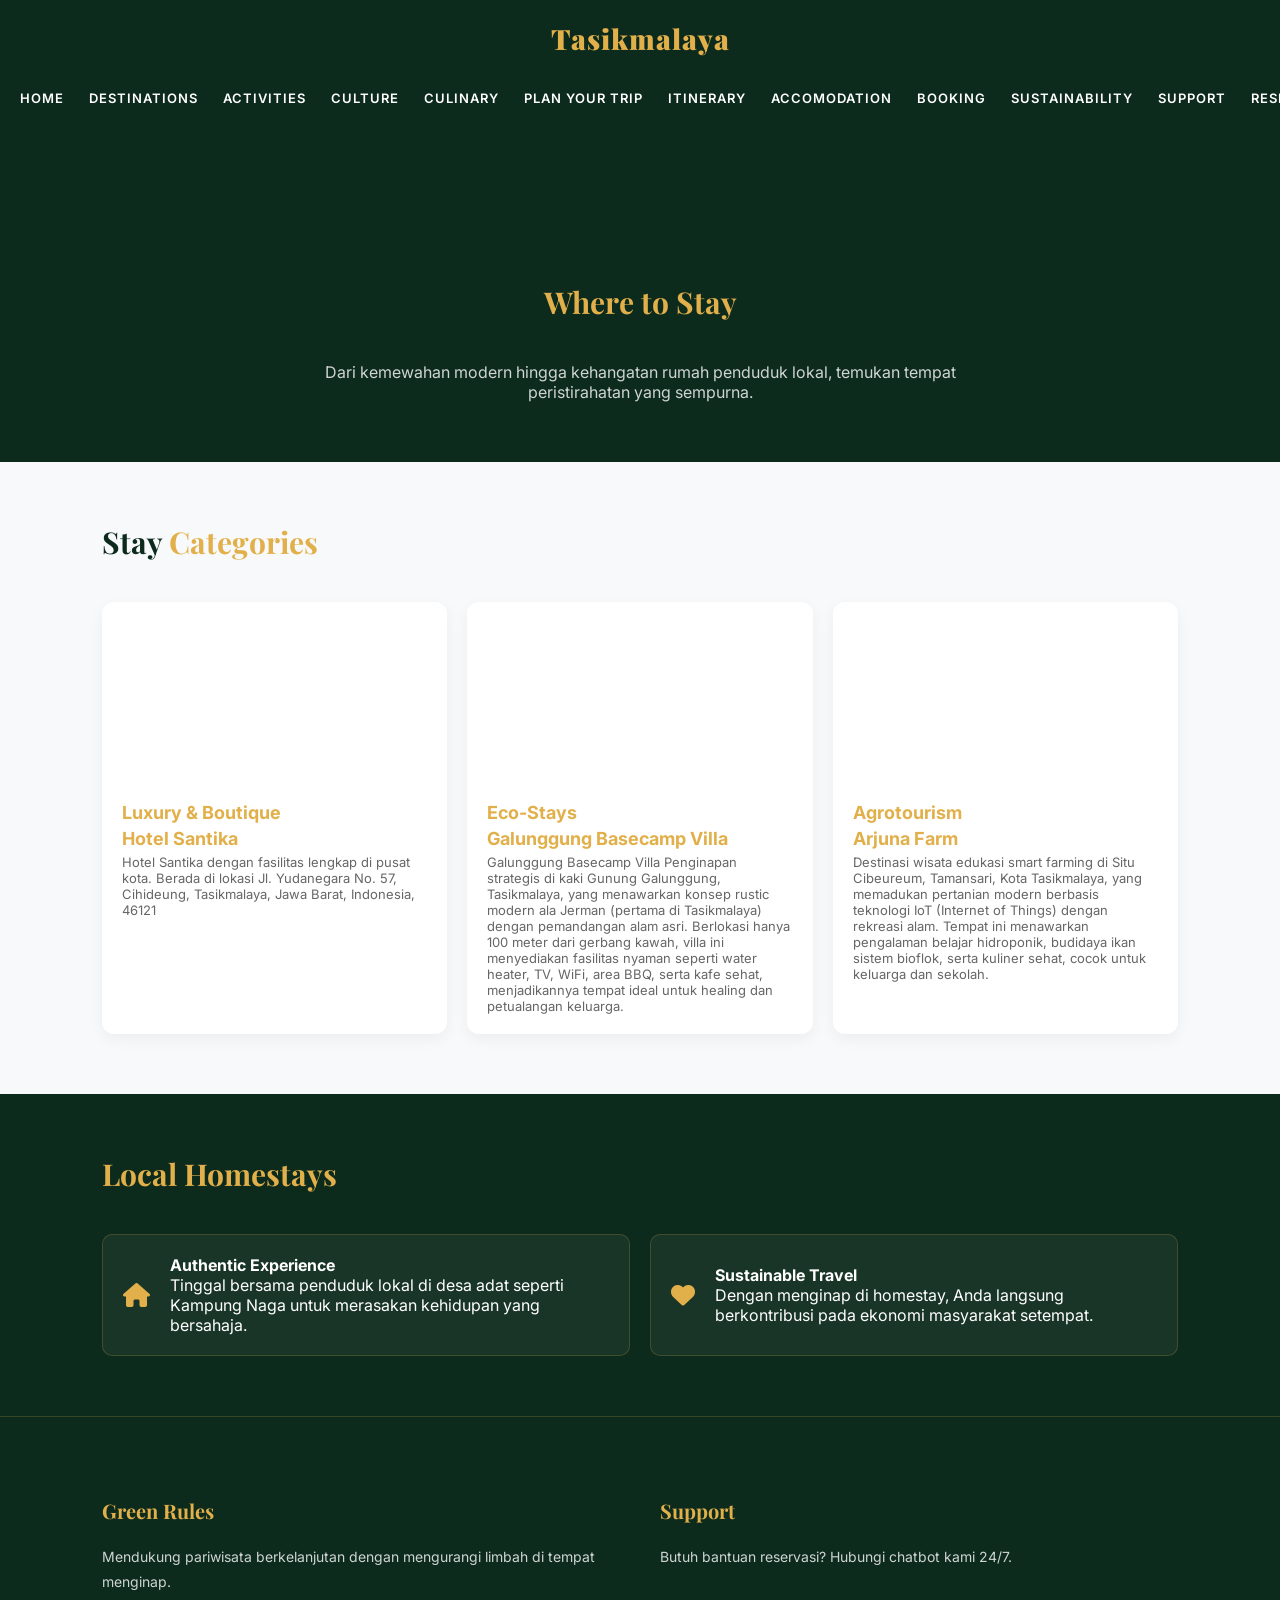
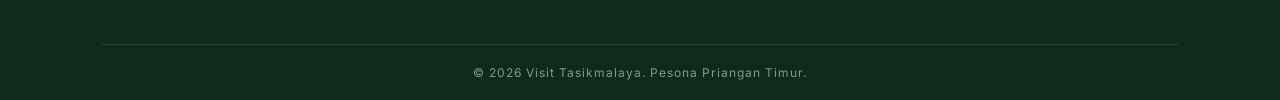
==== accomodation.html @ 54b6f497 "Add files via upload" ====
<!DOCTYPE html>
<html lang="id">
<head>
    <meta charset="UTF-8">
    <meta name="viewport" content="width=device-width, initial-scale=1.0">
    <title>Where to Stay | Explore Tasikmalaya</title>
    <link href="https://fonts.googleapis.com/css2?family=Playfair+Display:wght@700;900&family=Inter:wght@300;400;600&display=swap" rel="stylesheet">
    <link rel="stylesheet" href="https://cdnjs.cloudflare.com/ajax/libs/font-awesome/6.0.0/css/all.min.css">
    <link rel="stylesheet" href="style.css">
</head>
<body>

    <nav class="navbar">
        <div class="logo">Tasikmalaya</div>
        <ul class="nav-links">
            <li><a href="index.html">Home</a></li>
            <li><a href="destination.html">Destinations</a></li>
             <li><a href="activity.html">Activities</a></li>
            <li><a href="culture.html">Culture</a></li>
            <li><a href="culinary.html">Culinary</a></li>
            <li><a href="plan.html">Plan Your Trip</a></li>
            <li><a href="itinerary.html">Itinerary</a></li>
            <li><a href="accomodation.html">Accomodation</a></li>
            <li><a href="booking.html">Booking</a></li>
            <li><a href="sustainability.html">Sustainability</a></li>
            <li><a href="support.html">Support</a></li>
            <li><a href="responsible.html">Responsible</a></li>
            <li><a href="privacy.html">Privacy Policy</a></li>
        </ul>
    </nav>

    <header class="section bg-dark" style="padding-top: 150px; text-align: center;">
        <div class="container">
            <h1 class="section-title gold">Where <span>to Stay</span></h1>
            <p style="color: #fff; max-width: 700px; margin: 0 auto; opacity: 0.8;">
                Dari kemewahan modern hingga kehangatan rumah penduduk lokal, temukan tempat peristirahatan yang sempurna.
            </p>
        </div>
    </header>

    <section class="section">
        <div class="container">
            <h2 class="section-title">Stay <span>Categories</span></h2>
            <div class="grid-dest">
                <div class="card">
                    <div class="card-img" style="background-image: url('https://ik.imagekit.io/tvlk/apr-asset/dgXfoyh24ryQLRcGq00cIdKHRmotrWLNlvG-TxlcLxGkiDwaUSggleJNPRgIHCX6/hotel/asset/10001778-0f0759d8593e055a060a58c24d37f98a.jpeg');"></div>
                    <div class="card-body">
                        <h3 style="color: var(--gold);">Luxury & Boutique</h3>
                        <h3 style="color: var(--gold);">Hotel Santika</h3>
                        <p>Hotel Santika dengan fasilitas lengkap di pusat kota. Berada di lokasi Jl. Yudanegara No. 57, Cihideung, Tasikmalaya, Jawa Barat, Indonesia, 46121</p>
                    </div>
                </div>
                <div class="card">
                    <div class="card-img" style="background-image: url('https://s-light.tiket.photos/t/01E25EBZS3W0FY9GTG6C42E1SE/rsfit720360gsm/tix-hotel/images-web/2025/05/01/8f3967be-a3a8-4720-b848-248320cd2c1c-1746054903551-f486867c0bc6672a6917ab0bedeb085b.jpg');"></div>
                    <div class="card-body">
                        <h3 style="color: var(--gold);">Eco-Stays</h3>
                        <h3 style="color: var(--gold);">Galunggung Basecamp Villa</h3>
                        <p>Galunggung Basecamp Villa
                        Penginapan strategis di kaki Gunung Galunggung, Tasikmalaya, yang menawarkan konsep rustic modern ala Jerman (pertama di Tasikmalaya) dengan pemandangan alam asri. Berlokasi hanya 100 meter dari gerbang kawah, villa ini menyediakan fasilitas nyaman seperti water heater, TV, WiFi, area BBQ, serta kafe sehat, menjadikannya tempat ideal untuk healing dan petualangan keluarga.</p>
                    </div>
                </div>
                <div class="card">
                    <div class="card-img" style="background-image: url('https://www.harapanrakyat.com/wp-content/uploads/2024/12/Wisata-Edukasi-Arjuna-Farm-Tasikmalaya.jpeg');"></div>
                    <div class="card-body">
                        <h3 style="color: var(--gold);">Agrotourism</h3>
                        <h3 style="color: var(--gold);">Arjuna Farm</h3>
                        <p>Destinasi wisata edukasi smart farming di Situ Cibeureum, Tamansari, Kota Tasikmalaya, yang memadukan pertanian modern berbasis teknologi IoT (Internet of Things) dengan rekreasi alam. Tempat ini menawarkan pengalaman belajar hidroponik, budidaya ikan sistem bioflok, serta kuliner sehat, cocok untuk keluarga dan sekolah.</p>
                    </div>
                </div>
            </div>
        </div>
    </section>

    <section class="section bg-dark">
        <div class="container">
            <h2 class="section-title gold">Local <span>Homestays</span></h2>
            <div class="event-row">
                <div class="event-box" style="border: 1px solid rgba(226, 176, 74, 0.2);">
                    <div class="date"><i class="fas fa-home"></i></div>
                    <div class="txt">
                        <h4>Authentic Experience</h4>
                        <p>Tinggal bersama penduduk lokal di desa adat seperti Kampung Naga untuk merasakan kehidupan yang bersahaja.</p>
                    </div>
                </div>
                <div class="event-box" style="border: 1px solid rgba(226, 176, 74, 0.2);">
                    <div class="date"><i class="fas fa-heart"></i></div>
                    <div class="txt">
                        <h4>Sustainable Travel</h4>
                        <p>Dengan menginap di homestay, Anda langsung berkontribusi pada ekonomi masyarakat setempat.</p>
                    </div>
                </div>
            </div>
        </div>
    </section>

    <footer class="footer" id="footer">
        <div class="container footer-grid">
            <div class="footer-section">
                <h3>Green Rules</h3>
                <p>Mendukung pariwisata berkelanjutan dengan mengurangi limbah di tempat menginap.</p>
            </div>
            <div class="footer-section">
                <h3>Support</h3>
                <p>Butuh bantuan reservasi? Hubungi chatbot kami 24/7.</p>
            </div>
        </div>
        <div class="footer-bottom">
            <p>&copy; 2026 Visit Tasikmalaya. Pesona Priangan Timur.</p>
        </div>
    </footer>

</body>
</html>
---- style.css ----
:root {
    --deep-green: #0d2b1d;
    --gold: #e2b04a;
    --glass: rgba(255, 255, 255, 0.1);
}

* { margin: 0; padding: 0; box-sizing: border-box; }
body { font-family: 'Inter', sans-serif; background-color: #f8f9fa; }

/* 1. Container Utama Navbar */
.navbar {
    background-color: #0d2b1d !important; /* Hijau gelap khas Tasikmalaya */
    width: 100%;
    padding: 20px 0 10px 0;
    text-align: center; /* Memastikan logo tetap di tengah atas */
    position: relative;
    z-index: 1000;
}

/* 2. Memperbaiki Logo (Warna Gold & Font Bagus) */
.logo {
    font-family: 'Playfair Display', serif; /* Font elegan yang kamu pakai sebelumnya */
    color: #e2b04a !important; /* Warna Gold */
    font-size: 28px;
    font-weight: 900;
    margin-bottom: 15px;
    display: block; /* Supaya dia berada di baris terpisah di atas menu */
    letter-spacing: 1px;
}

/* 3. Nav Links (Tetap bisa digeser kanan-kiri) */
.nav-links {
    display: flex !important;
    overflow-x: scroll !important; /* Paksa munculkan fungsi scroll */
    overflow-y: hidden;
    -webkit-overflow-scrolling: touch; /* Biar licin gesernya */
    
    /* KUNCI: Kasih padding kanan yang besar agar menu terakhir nggak nempel pinggir */
    padding: 15px 40px 15px 20px; 
    
    margin: 0;
    list-style: none;
    white-space: nowrap !important;
    
    /* Biar mulai dari kiri banget */
    justify-content: flex-start !important; 
    
    /* Tambahkan ini supaya lebarnya gak dibatasi */
    width: 100vw; 
}

/* KUNCI KEDUA: Pastikan list item punya ukuran asli */
.nav-links li {
    display: inline-block !important;
    flex-shrink: 0 !important; /* HARUS ADA: Biar gak dipaksa menciut */
    margin-right: 30px; /* Kasih jarak yang lega antar menu */
}

/* Sembunyikan scrollbar agar tetap cantik */
.nav-links::-webkit-scrollbar {
    display: none;
}
}

/* Sembunyikan garis scroll di Chrome/UC Mini */
.nav-links::-webkit-scrollbar {
    display: none;
}

.nav-links li {
    flex: 0 0 auto;
    margin-right: 25px;
}

/* 4. Teks Menu (Putih Bersih) */
.nav-links a {
    text-decoration: none;
    color: #ffffff !important; 
    font-size: 13px;
    font-weight: 600;
    text-transform: uppercase;
    letter-spacing: 1px;
}

/* HERO & LINEAR SEARCH */
.hero { height: 100vh; display: flex; align-items: center; justify-content: center; position: relative; color: #fff; text-align: center; }
#hero-video { position: absolute; top: 0; left: 0; width: 100%; height: 100%; object-fit: cover; z-index: -1; }
.hero-overlay { position: absolute; top: 0; left: 0; width: 100%; height: 100%; background: rgba(0,0,0,0.4); }
.hero-content { z-index: 10; width: 100%; max-width: 800px; padding: 0 20px; }
.hero-content h1 { font-family: 'Playfair Display', serif; font-size: clamp(40px, 8vw, 70px); color: var(--gold); }
.tagline { font-size: 16px; margin-bottom: 30px; letter-spacing: 2px; }

.linear-search {
    background: var(--glass); backdrop-filter: blur(10px);
    display: flex; align-items: center; padding: 10px 20px;
    border-radius: 50px; border: 1px solid rgba(255,255,255,0.2);
}
.search-item { flex: 1; text-align: left; padding: 0 15px; }
.search-item label { display: block; font-size: 9px; font-weight: 700; color: var(--gold); text-transform: uppercase; }
.search-item select, .search-item input { background: transparent; border: none; color: #fff; outline: none; width: 100%; font-size: 13px; }
.divider { width: 1px; height: 30px; background: rgba(255,255,255,0.2); }
.btn-search { background: var(--gold); color: var(--deep-green); border: none; padding: 12px 30px; border-radius: 30px; font-weight: 700; cursor: pointer; }

/* KARTU DESTINASI: Ukuran Kecil & Proporsional */
.section { padding: 60px 8%; }
.section-title { font-family: 'Playfair Display', serif; font-size: 30px; margin-bottom: 40px; color: var(--deep-green); }
.section-title span { color: var(--gold); }

.grid-dest { display: grid; grid-template-columns: repeat(auto-fit, minmax(260px, 1fr)); gap: 20px; }
.card { background: #fff; border-radius: 12px; overflow: hidden; box-shadow: 0 5px 15px rgba(0,0,0,0.05); }
.card-img { height: 180px; background-size: cover; background-position: center; } /* Ukuran dikecilkan agar pas */
.card-body { padding: 20px; }
.card-body h3 { font-size: 18px; margin-bottom: 5px; color: var(--deep-green); }
.card-body p { font-size: 13px; color: #666; }

/* EVENTS */
.bg-dark { background-color: var(--deep-green); color: #fff; }
.gold { color: var(--gold) !important; }
.event-row { display: grid; grid-template-columns: 1fr 1fr; gap: 20px; }
.event-box { display: flex; align-items: center; background: rgba(255,255,255,0.05); padding: 20px; border-radius: 10px; }
.date { font-size: 24px; font-weight: 900; color: var(--gold); margin-right: 20px; text-align: center; }
.date span { display: block; font-size: 11px; color: #fff; }

@media (max-width: 768px) {
    .nav-links { display: none; }
    .linear-search { flex-direction: column; border-radius: 15px; }
    .divider { display: none; }
}
/* FOOTER STYLE */
.footer {
    background-color: var(--deep-green); /* Hijau gelap sesuai foto */
    color: #fff;
    padding: 80px 8% 20px;
    border-top: 1px solid rgba(226, 176, 74, 0.2); /* Garis emas tipis */
}

.footer-grid {
    display: grid;
    grid-template-columns: repeat(auto-fit, minmax(200px, 1fr));
    gap: 40px;
    margin-bottom: 50px;
}

.footer-section h3 {
    font-family: 'Playfair Display', serif;
    color: var(--gold); /* Emas sesuai instruksi */
    margin-bottom: 20px;
    font-size: 20px;
}

.footer-section p {
    font-size: 14px;
    line-height: 1.8;
    color: rgba(255, 255, 255, 0.8);
}

.support-icons {
    margin-top: 15px;
    font-size: 20px;
    color: var(--gold);
}

.support-icons i { margin-right: 15px; }

.footer-links {
    list-style: none;
}

.footer-links li {
    margin-bottom: 12px;
}

.footer-links a {
    color: rgba(255, 255, 255, 0.8);
    text-decoration: none;
    font-size: 14px;
    transition: 0.3s;
}

.footer-links a:hover {
    color: var(--gold);
    padding-left: 5px;
}

.footer-bottom {
    text-align: center;
    border-top: 1px solid rgba(255, 255, 255, 0.1);
    padding-top: 20px;
    font-size: 12px;
    color: rgba(255, 255, 255, 0.5);
    letter-spacing: 1px;
}

/* --- KODE RESPONSIF (Letakkan di Paling Bawah) --- */

@media (max-width: 992px) {
    .navbar {
        padding: 15px 5%;
    }
    .section {
        padding: 60px 5%;
    }
}

@media (max-width: 768px) {
    /* Navbar berubah jadi vertikal atau disederhanakan */
    .nav-links {
        display: none; /* Kamu bisa ganti dengan menu burger nanti */
    }
    
    .hero-content h1 {
        font-size: 42px; /* Ukuran teks judul mengecil di HP */
    }

    /* Search bar yang tadi lurus, jadi tumpuk di HP agar muat */
    .linear-search {
        flex-direction: column;
        border-radius: 20px;
        padding: 20px;
    }

    .divider {
        display: none; /* Garis pemisah hilang di mode tumpuk */
    }

    .search-item {
        width: 100%;
        border-bottom: 1px solid rgba(255,255,255,0.1);
        padding: 10px 0;
    }

    .btn-search {
        width: 100%;
        margin-top: 15px;
    }

    /* Grid foto jadi 1 kolom saja di HP */
    .grid-dest, .event-row, .footer-grid {
        grid-template-columns: 1fr !important;
    }

    .card-img {
        height: 200px; /* Sedikit lebih tinggi di HP agar puas dilihat */
    }
}

/* Sentuhan keren: Efek Fade In saat scroll */
.card {
    transition: transform 0.4s ease, box-shadow 0.4s ease;
}

.card:hover {
    transform: translateY(-10px);
    box-shadow: 0 15px 35px rgba(13, 43, 29, 0.2);
}

/* --- KUNCI KONSISTENSI SEMUA PERANGKAT --- */

/* Pengaturan Dasar agar tidak "luber" ke samping */
html, body {
    max-width: 100%;
    overflow-x: hidden;
}

/* Responsif untuk Layar Tablet & HP (dibawah 768px) */
@media (max-width: 768px) {
    
    /* 1. Navbar: Agar Menu Tetap Muncul */
    .navbar {
        padding: 10px 5%;
        flex-direction: column; /* Menumpuk Logo & Menu */
        height: auto;
    }

    .nav-links {
        display: flex; /* Memastikan menu muncul */
        justify-content: center;
        margin-top: 10px;
        padding: 0;
        gap: 15px; /* Memberi jarak antar menu teks */
    }

    .nav-links li {
        margin: 0;
    }

    .nav-links a {
        font-size: 11px; /* Mengecilkan teks agar muat di layar HP */
    }

    /* 2. Judul Hero agar tidak terlalu besar */
    .hero-content h1 {
        font-size: 32px !important;
        margin-top: 20px;
    }

    /* 3. Search Bar: Menumpuk ke bawah agar lurus di HP */
    .linear-search {
        flex-direction: column;
        border-radius: 15px;
        padding: 15px;
        width: 90%;
        margin: 0 auto;
    }

    .divider {
        display: none; /* Garis vertikal dihilangkan di HP */
    }

    .search-item {
        width: 100%;
        padding: 8px 0;
        border-bottom: 1px solid rgba(255,255,255,0.1);
    }

    .btn-search {
        width: 100%;
        margin-top: 10px;
    }

    /* 4. Grid Foto: MEMAKSA semua halaman jadi 1 kolom di HP */
    .grid-dest, .event-row, .footer-grid, .social-gallery {
        grid-template-columns: 1fr !important; /* Paksa jadi satu baris ke bawah */
        gap: 20px;
    }

    /* 5. Ukuran Foto: Biar seragam di semua device */
    .card-img {
        height: 200px; 
    }
}
/* Styling Khusus Booking Page */
.booking-card {
    max-width: 600px;
    margin: 0 auto;
    background: rgba(255, 255, 255, 0.1); /* Efek transparan */
    backdrop-filter: blur(15px); /* Efek blur kaca */
    -webkit-backdrop-filter: blur(15px);
    padding: 40px;
    border-radius: 20px;
    border: 1px solid rgba(255, 255, 255, 0.2);
    box-shadow: 0 15px 35px rgba(0,0,0,0.2);
}

.booking-form .form-group {
    margin-bottom: 20px;
}

.booking-form label {
    display: block;
    color: #e2b04a; /* Warna Gold */
    font-size: 12px;
    font-weight: 700;
    text-transform: uppercase;
    margin-bottom: 8px;
    letter-spacing: 1px;
}

.booking-form input, 
.booking-form select, 
.booking-form textarea {
    width: 100%;
    padding: 12px 15px;
    background: rgba(255, 255, 255, 0.9);
    border: none;
    border-radius: 8px;
    font-size: 14px;
    color: #333;
    outline: none;
}

.form-row {
    display: flex;
    gap: 15px;
}

.form-row .form-group {
    flex: 1;
}

/* Tombol Submit */
.btn-submit {
    width: 100%;
    padding: 15px;
    background: #e2b04a;
    color: #0d2b1d;
    border: none;
    border-radius: 8px;
    font-weight: 800;
    cursor: pointer;
    transition: 0.3s;
    margin-top: 10px;
}

.btn-submit:hover {
    background: #fff;
    transform: translateY(-3px);
}

/* Responsive Form di HP */
@media (max-width: 600px) {
    .form-row {
        flex-direction: column;
        gap: 0;
    }
    .booking-card {
        padding: 25px;
    }
}
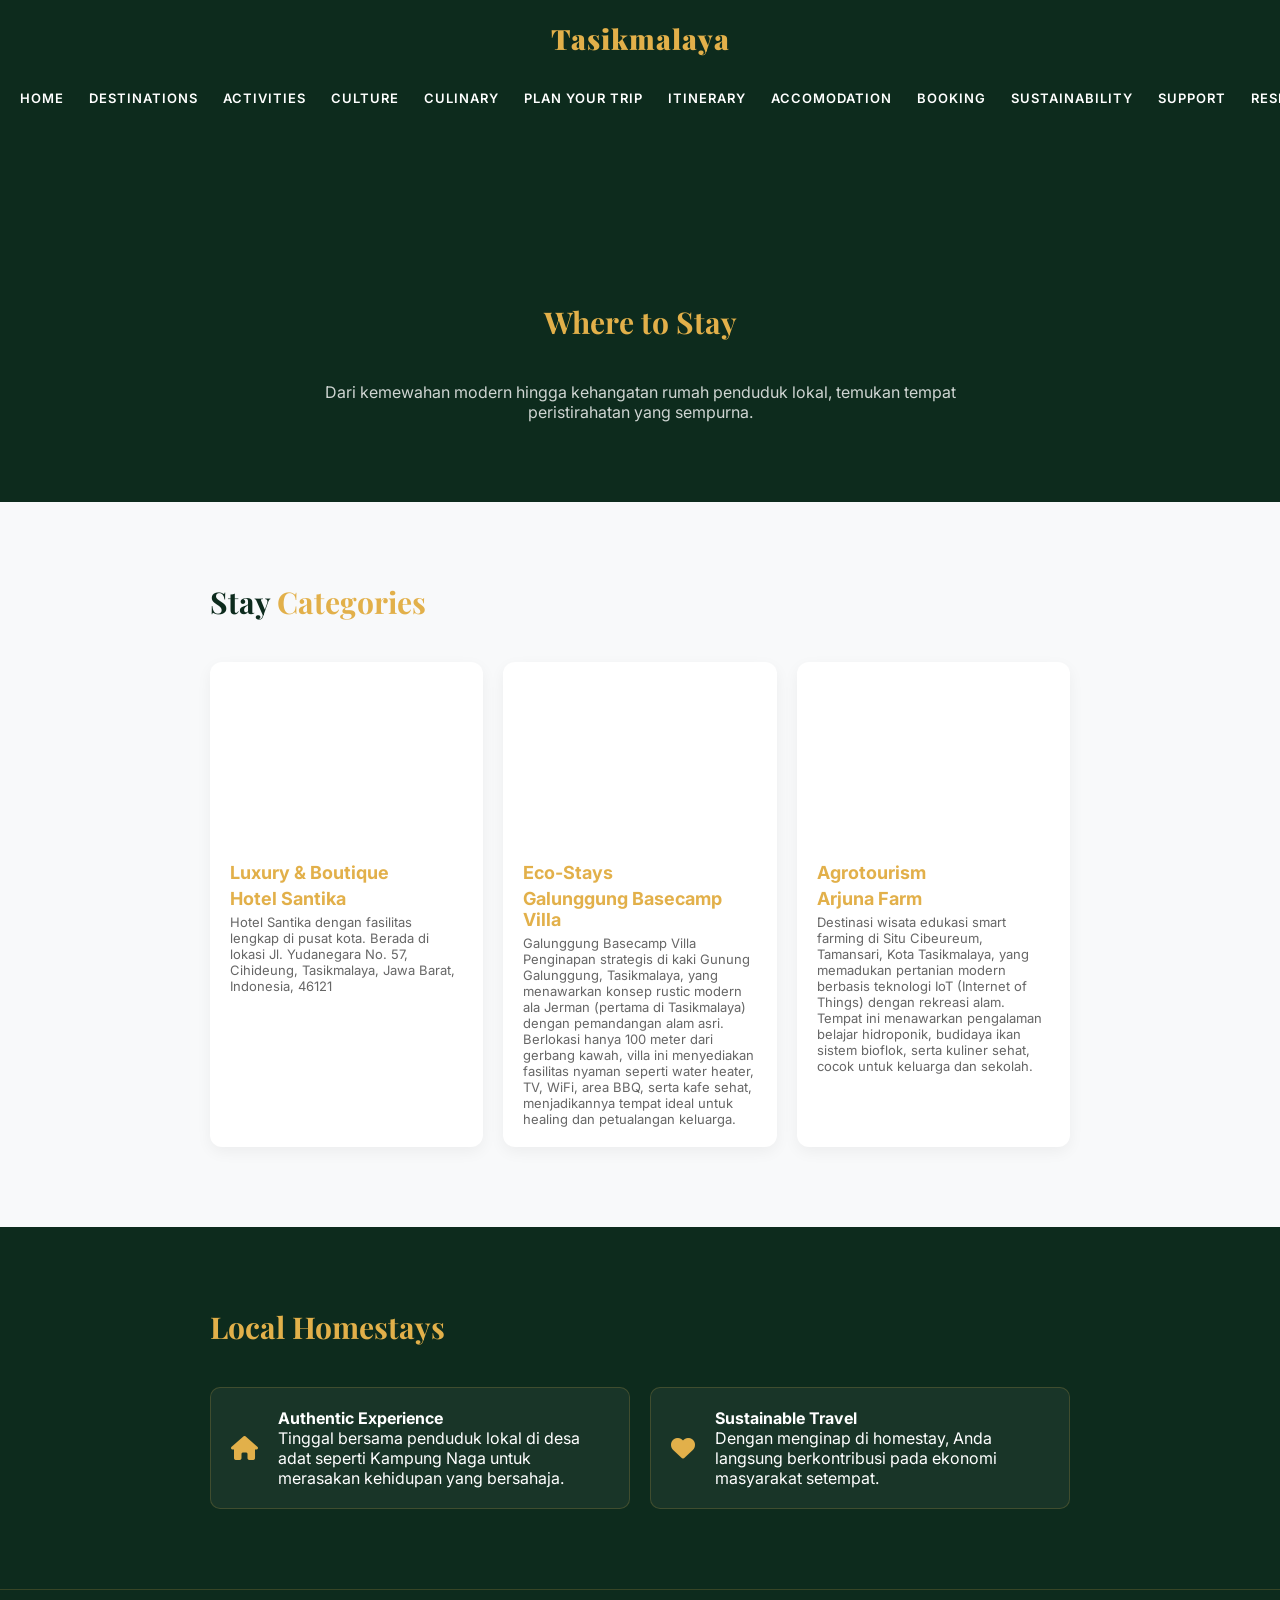
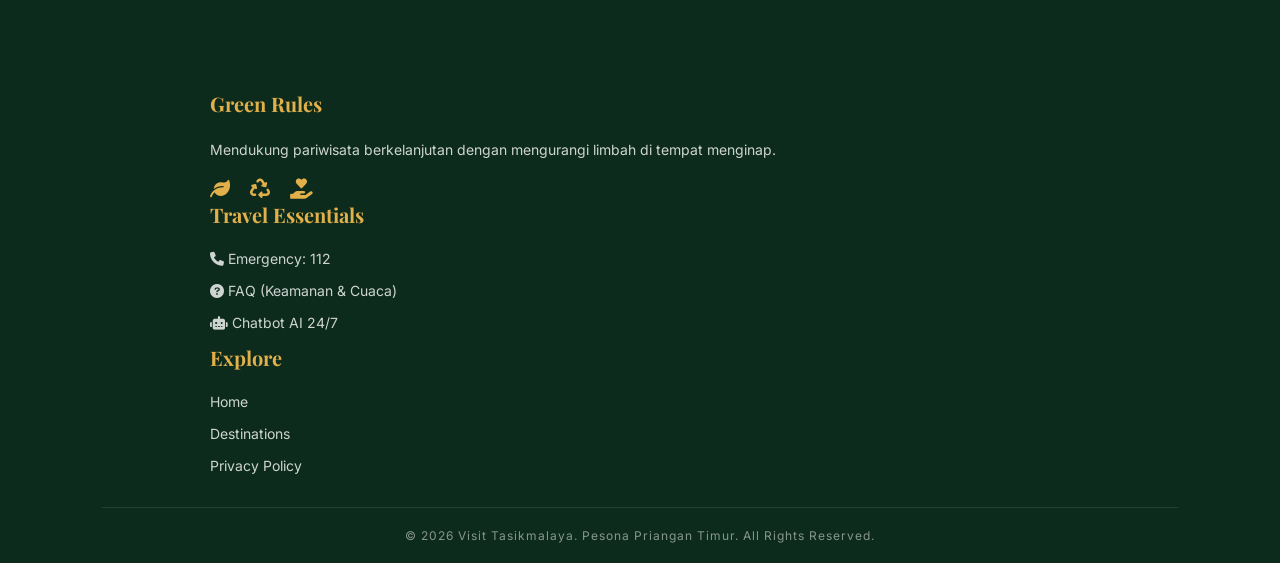
==== commit 1b270123: "Add files via upload" ====
--- a/accomodation.html
+++ b/accomodation.html
@@ -93,19 +93,39 @@
         </div>
     </section>
 
-    <footer class="footer" id="footer">
+    <footer class="footer">
         <div class="container footer-grid">
             <div class="footer-section">
                 <h3>Green Rules</h3>
                 <p>Mendukung pariwisata berkelanjutan dengan mengurangi limbah di tempat menginap.</p>
+                <div class="support-icons">
+                    <i class="fas fa-leaf"></i>
+                    <i class="fas fa-recycle"></i>
+                    <i class="fas fa-hand-holding-heart"></i>
+                </div>
             </div>
+
             <div class="footer-section">
-                <h3>Support</h3>
-                <p>Butuh bantuan reservasi? Hubungi chatbot kami 24/7.</p>
+                <h3>Travel Essentials</h3>
+                <ul class="footer-links">
+                    <li><a href="#"><i class="fas fa-phone"></i> Emergency: 112</a></li>
+                    <li><a href="#"><i class="fas fa-question-circle"></i> FAQ (Keamanan & Cuaca)</a></li>
+                    <li><a href="#"><i class="fas fa-robot"></i> Chatbot AI 24/7</a></li>
+                </ul>
+            </div>
+
+            <div class="footer-section">
+                <h3>Explore</h3>
+                <ul class="footer-links">
+                    <li><a href="#home">Home</a></li>
+                    <li><a href="#destinations">Destinations</a></li>
+                    <li><a href="#">Privacy Policy</a></li>
+                </ul>
             </div>
         </div>
+
         <div class="footer-bottom">
-            <p>&copy; 2026 Visit Tasikmalaya. Pesona Priangan Timur.</p>
+            <p>&copy; 2026 Visit Tasikmalaya. Pesona Priangan Timur. All Rights Reserved.</p>
         </div>
     </footer>
 
--- a/style.css
+++ b/style.css
@@ -407,3 +407,36 @@
         padding: 25px;
     }
 }
+
+/* --- PERBAIKAN PRIVACY POLICY --- */
+
+/* 1. Paksa box putih jadi fleksibel dan ke tengah */
+.container {
+    display: block;
+    width: 95% !important;   /* Pakai persentase supaya responsive */
+    max-width: 900px !important; /* Batas lebar di laptop agar gak terlalu melar */
+    margin: 0 auto !important;   /* KUNCI: Biar box-nya pindah ke tengah */
+    padding: 20px;
+}
+
+/* 2. Pastikan box putihnya rapi di semua layar */
+section.section div[style*="background: #fff"] {
+    width: 100% !important;  /* Biar box putihnya ngikutin container */
+    margin: 0 auto !important;
+    box-sizing: border-box;  /* Biar padding gak ngerusak lebar */
+}
+
+/* 3. Khusus tampilan HP (Layar Kecil) */
+@media (max-width: 768px) {
+    section.section {
+        padding-top: 100px !important; /* Kasih jarak biar gak ketutup navbar */
+    }
+    
+    section.section div[style*="padding: 40px"] {
+        padding: 20px !important; /* Perkecil jarak dalam di HP biar teks luas */
+    }
+
+    .section-title {
+        font-size: 24px !important; /* Ukuran judul lebih pas di HP */
+    }
+}
